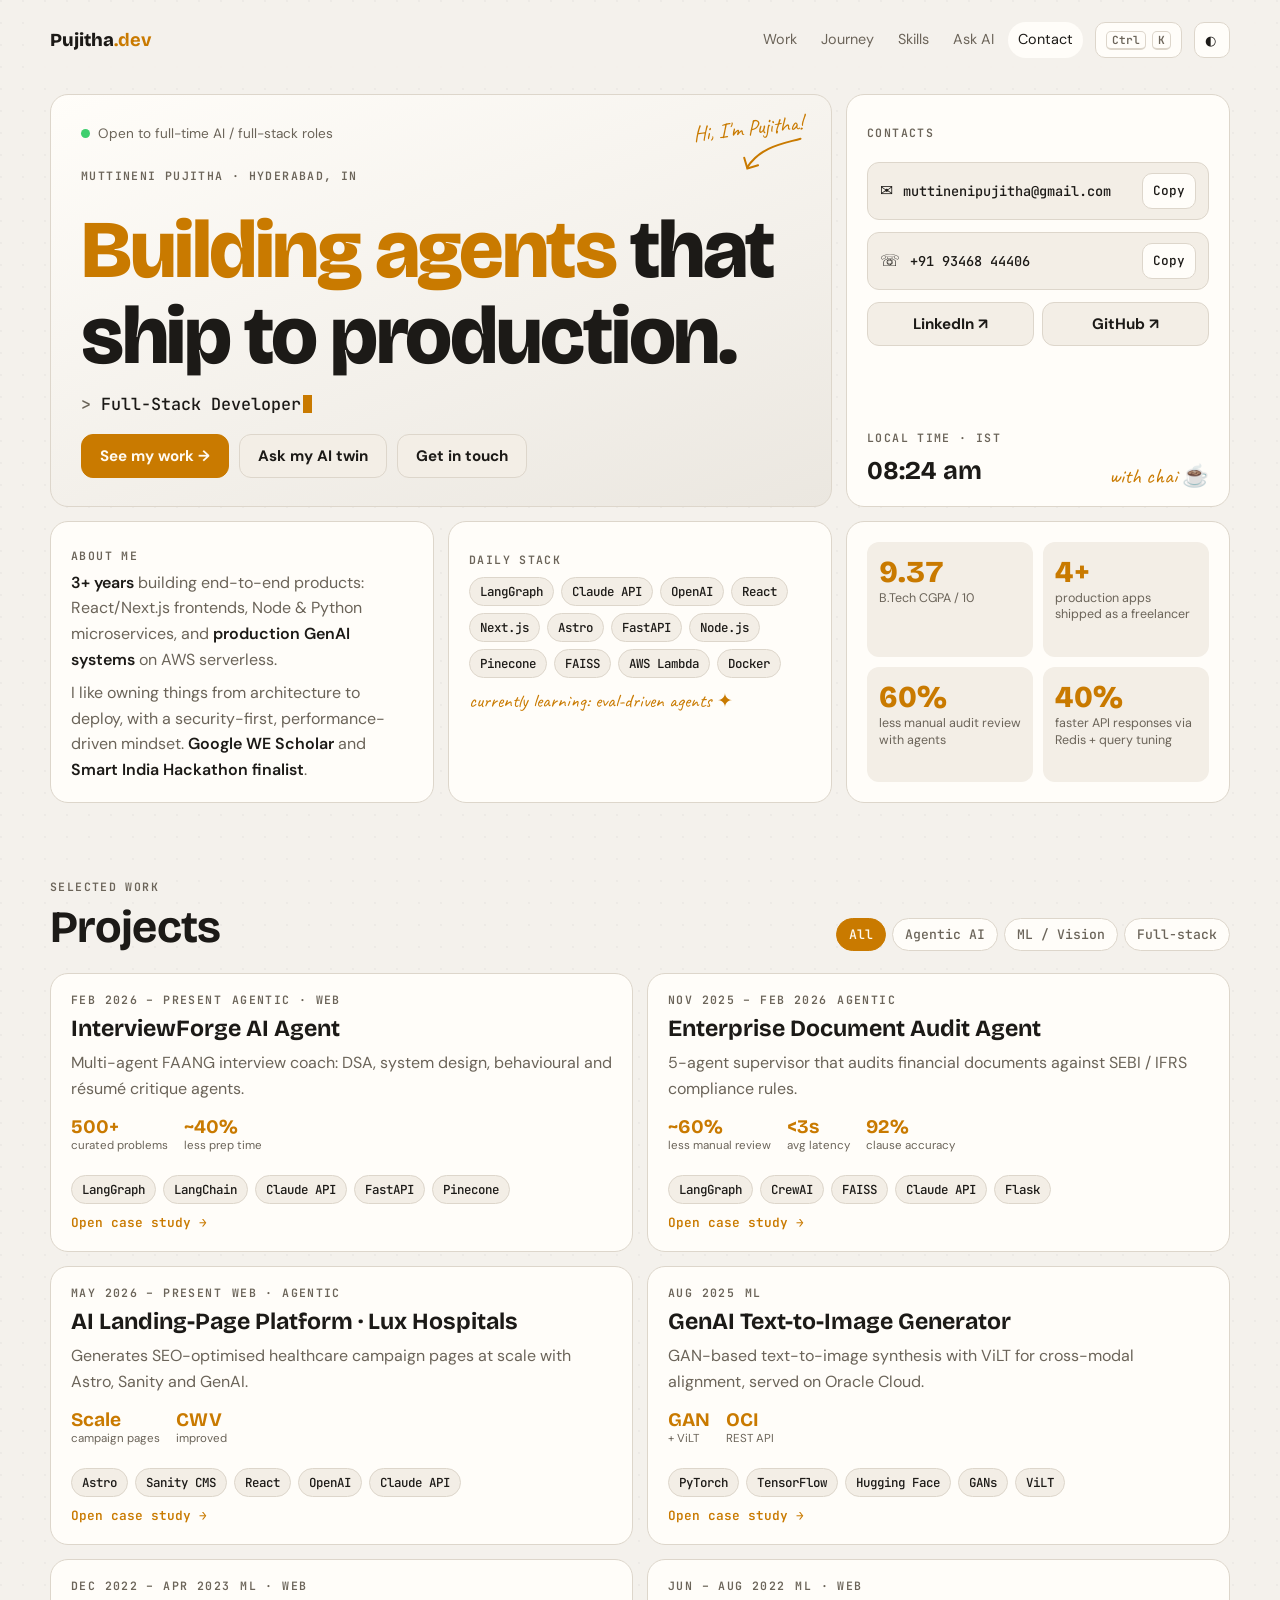
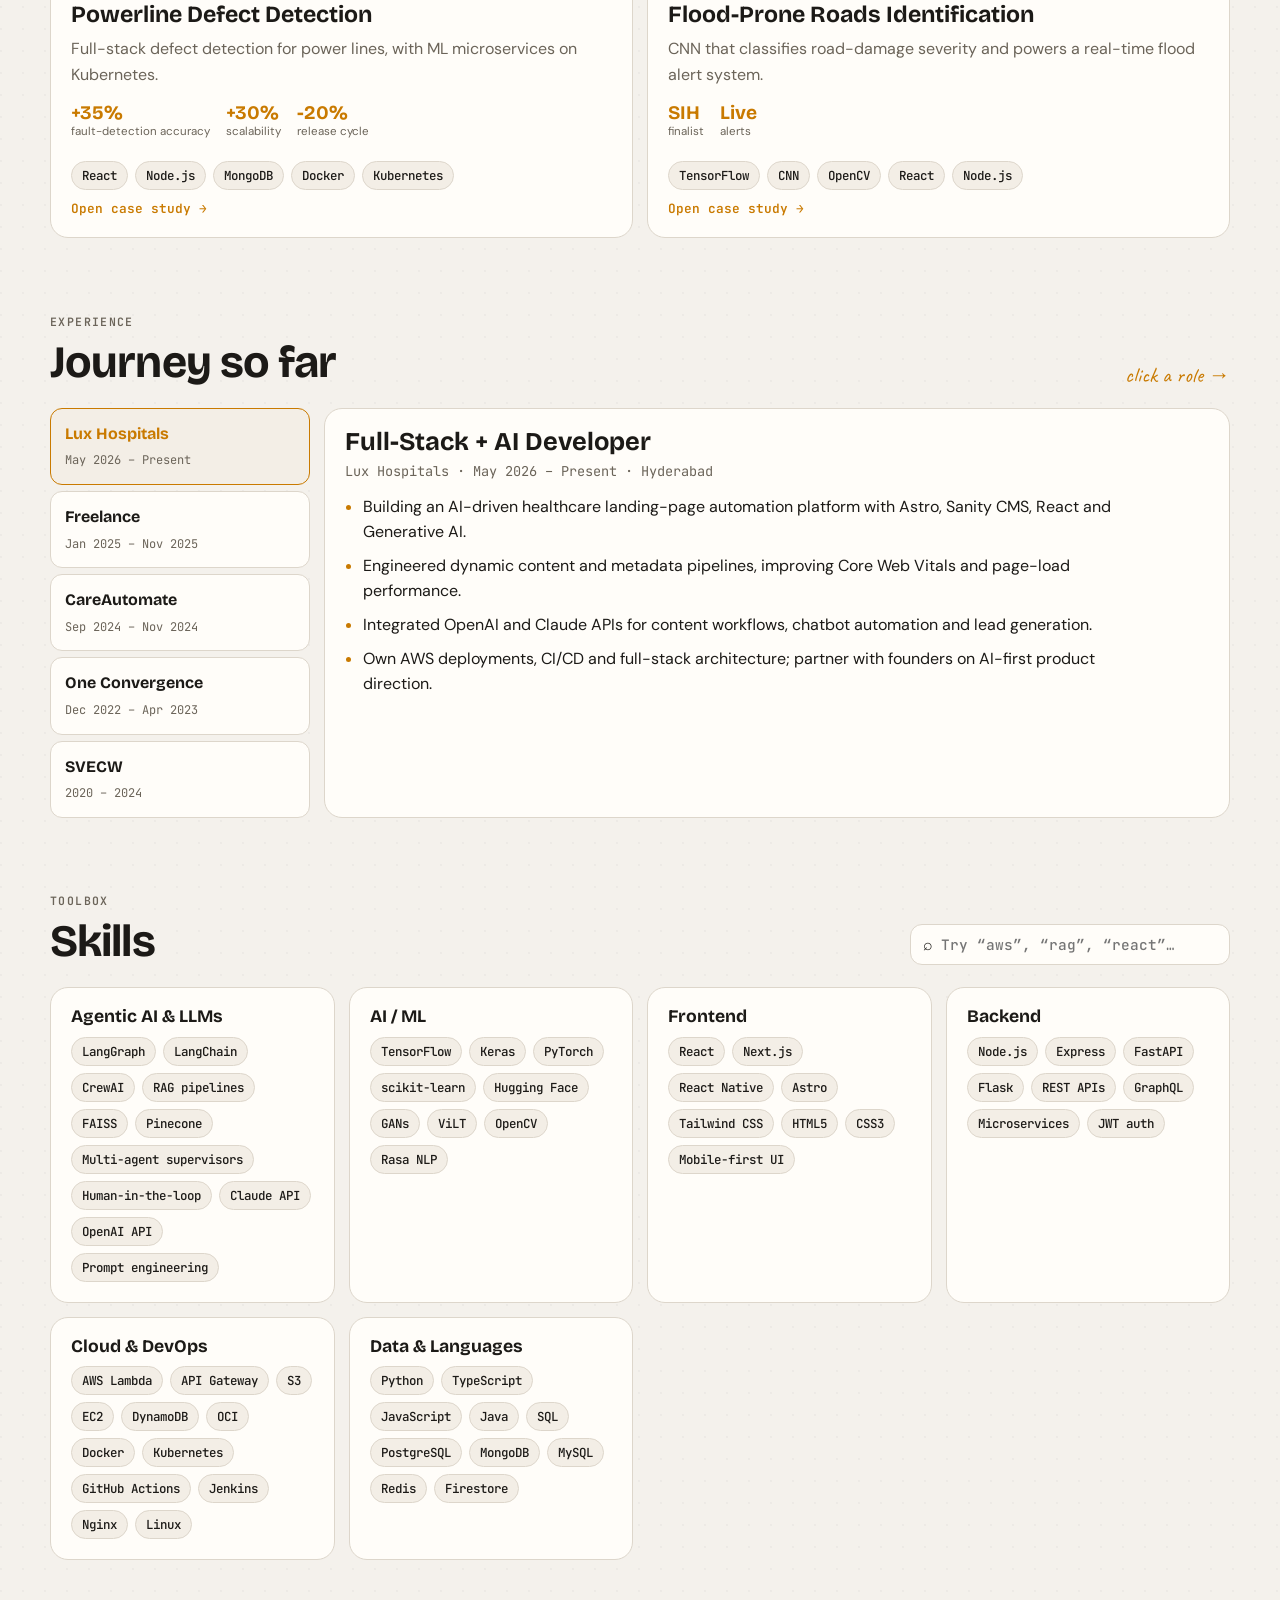
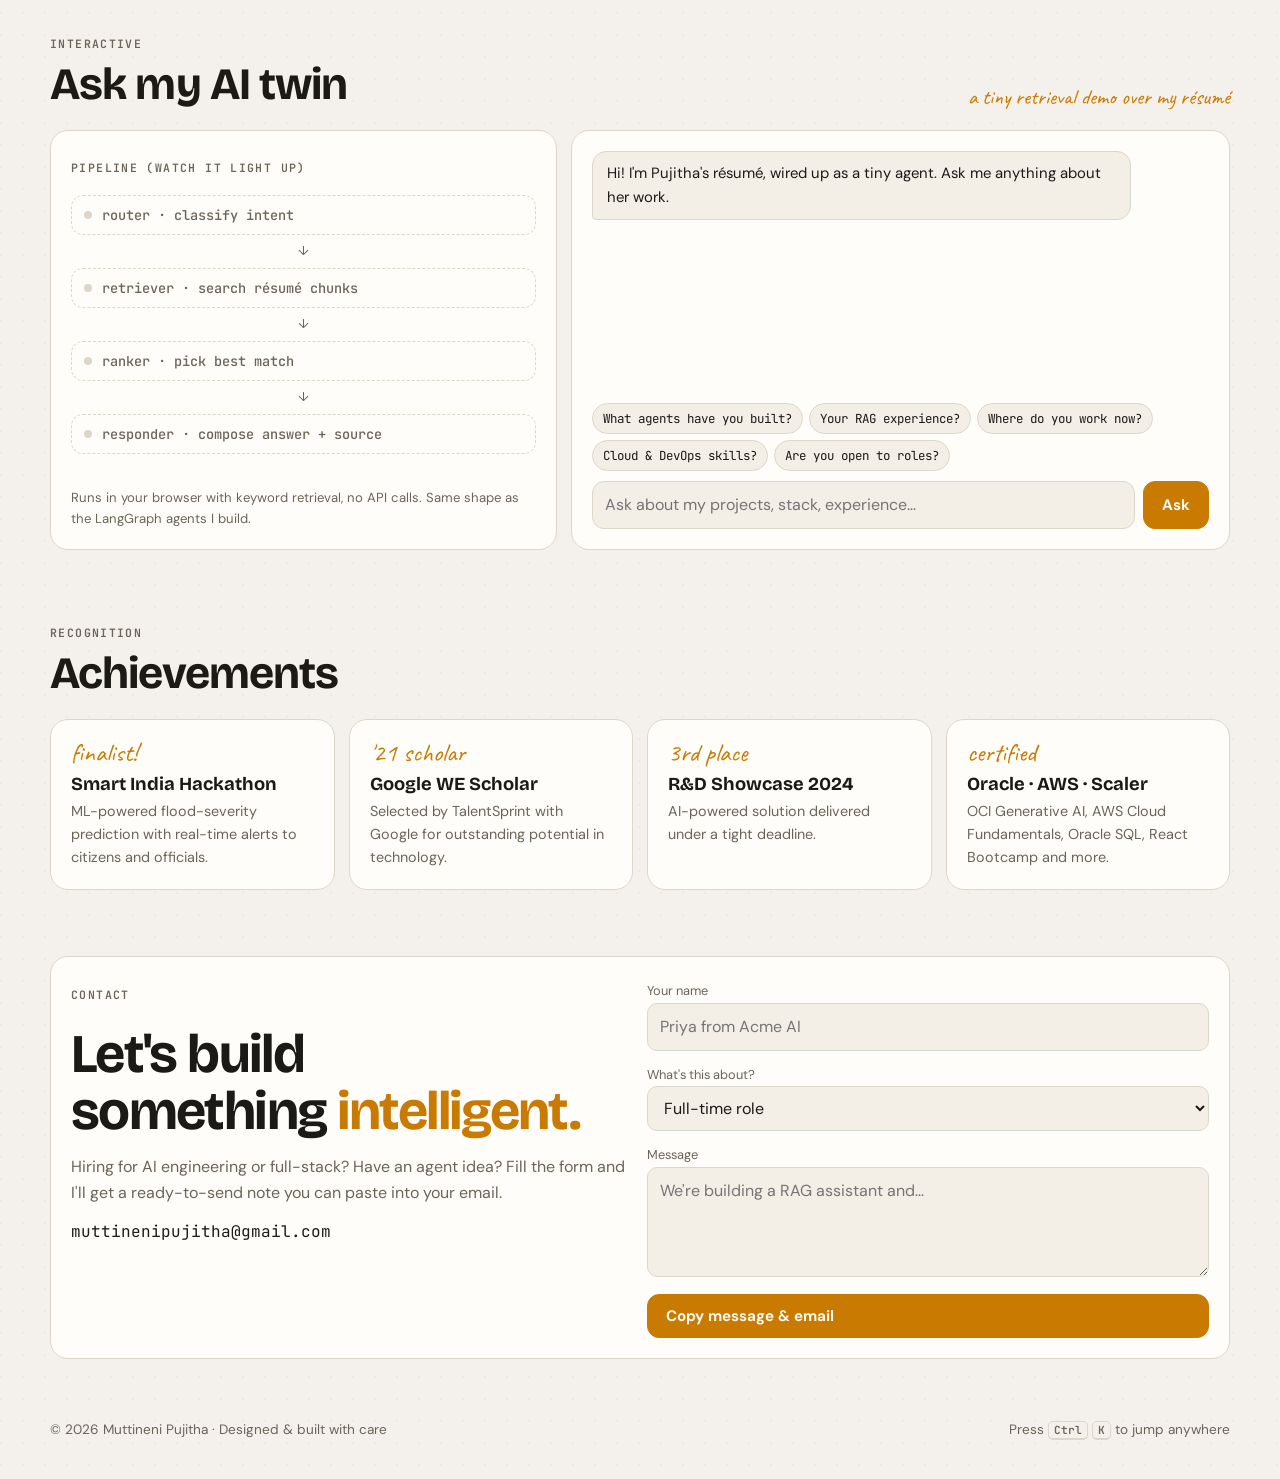
==== index.html @ fd0e2923 "Portfolio: bento-grid design with AI twin demo Dark/amber theme with Bricolage Grotesque, DM Sans, C" ====
<!doctype html>
<html lang="en">
<head>
<meta charset="utf-8">
<meta name="viewport" content="width=device-width,initial-scale=1,viewport-fit=cover">
<title>Pujitha.dev</title>
<meta name="description" content="Muttineni Pujitha: full-stack developer and AI/ML engineer building multi-agent LLM systems, RAG pipelines and production web apps.">
<meta property="og:title" content="Pujitha.dev | Full-Stack & AI/ML Engineer">
<meta property="og:description" content="Multi-agent LLM systems, RAG pipelines and production web apps.">
<meta property="og:type" content="website">
<meta name="theme-color" content="#121110">
<link rel="icon" href="/favicon.svg" type="image/svg+xml">
<script>try{var t=localStorage.getItem('pj-theme');if(t)document.documentElement.dataset.theme=t}catch(e){}</script>
<link rel="preconnect" href="https://fonts.googleapis.com">
<link rel="stylesheet" href="https://fonts.googleapis.com/css2?family=Bricolage+Grotesque:opsz,wght@12..96,500;12..96,700;12..96,800&family=DM+Sans:opsz,wght@9..40,400;9..40,500;9..40,700&family=Caveat:wght@600&family=JetBrains+Mono:wght@400;600&display=swap">
<style>
/* Layout: bento-grid hero (dark, amber accent, hand-written annotations) → projects → journey → skills → AI agent → contact */
:root{
  --bg:#121110; --bg2:#1a1917; --card:#1f1e1b; --card2:#272522; --line:#34312c;
  --fg:#f3efe8; --muted:#a59f94; --accent:#f5a524; --accent-ink:#1a1206; --accent2:#7cc4b0;
  --grain:.06;
  --f-display:"Bricolage Grotesque", "Segoe UI", system-ui, sans-serif;
  --f-body:"DM Sans", system-ui, -apple-system, sans-serif;
  --f-hand:"Caveat", "Comic Sans MS", cursive;
  --f-mono:"JetBrains Mono", ui-monospace, Menlo, monospace;
  --r:18px;
  color-scheme:dark;
}
@media (prefers-color-scheme: light){:root:not([data-theme="dark"]){
  --bg:#f4f1ec; --bg2:#ebe7e0; --card:#fffdf9; --card2:#f3eee6; --line:#ddd6cb;
  --fg:#1c1a17; --muted:#6b6459; --accent:#c97a00; --accent-ink:#fffaf0; --accent2:#2f7d69; --grain:.03; color-scheme:light}}
:root[data-theme="light"]{
  --bg:#f4f1ec; --bg2:#ebe7e0; --card:#fffdf9; --card2:#f3eee6; --line:#ddd6cb;
  --fg:#1c1a17; --muted:#6b6459; --accent:#c97a00; --accent-ink:#fffaf0; --accent2:#2f7d69; --grain:.03; color-scheme:light}

*{box-sizing:border-box}
html{scroll-behavior:smooth}
body{background:var(--bg);color:var(--fg);font:16px/1.6 var(--f-body);
  padding-left:max(16px,env(safe-area-inset-left,0px));padding-right:max(16px,env(safe-area-inset-right,0px));
  background-image:radial-gradient(circle at 1px 1px, color-mix(in srgb,var(--fg) calc(var(--grain)*100%),transparent) 1px, transparent 0);
  background-size:22px 22px; overflow-x:hidden}
body::before{content:"";position:fixed;inset:0 0 auto;height:env(safe-area-inset-top,0px);z-index:10;background:var(--bg)}
a{color:inherit}
:focus-visible{outline:2px solid var(--accent);outline-offset:3px;border-radius:6px}
.wrap{max-width:1180px;margin:0 auto}
h1,h2,h3{font-family:var(--f-display);text-wrap:balance;margin:0;line-height:1.05}
.hand{font-family:var(--f-hand);color:var(--accent);font-size:1.35rem;line-height:1}
.mono{font-family:var(--f-mono)}
.label{font:600 .72rem/1 var(--f-mono);letter-spacing:.12em;text-transform:uppercase;color:var(--muted)}

/* nav */
nav.top{position:sticky;top:env(safe-area-inset-top,0px);z-index:20;padding-block:14px;
  background:color-mix(in srgb,var(--bg) 82%,transparent);backdrop-filter:blur(10px)}
nav.top .wrap{display:flex;align-items:center;gap:12px}
.brand{font:800 1.15rem var(--f-display);text-decoration:none;margin-right:auto}
.brand b{color:var(--accent)}
.navlinks{display:flex;gap:4px}
.navlinks a{font-size:.9rem;text-decoration:none;color:var(--muted);padding:6px 10px;border-radius:99px}
.navlinks a:hover,.navlinks a.on{color:var(--fg);background:var(--card)}
.iconbtn{border:1px solid var(--line);background:var(--card);color:var(--fg);height:36px;min-width:36px;padding:0 10px;border-radius:10px;cursor:pointer;font:500 .8rem var(--f-mono);display:inline-flex;align-items:center;gap:6px}
.iconbtn:hover{border-color:var(--accent)}
kbd{font:600 .7rem var(--f-mono);border:1px solid var(--line);border-bottom-width:2px;border-radius:5px;padding:1px 5px;color:var(--muted)}
@media (max-width:820px){.navlinks{display:none}}

/* bento */
.bento{display:grid;gap:14px;grid-template-columns:repeat(12,1fr);padding-block:22px 10px}
.card{position:relative;background:var(--card);border:1px solid var(--line);border-radius:var(--r);padding:20px;min-width:0;overflow:hidden;isolation:isolate}
.card::after{content:"";position:absolute;inset:0;z-index:-1;opacity:0;transition:opacity .3s;
  background:radial-gradient(260px circle at var(--mx,50%) var(--my,50%),color-mix(in srgb,var(--accent) 16%,transparent),transparent 70%)}
.card:hover::after{opacity:1}
.hero{grid-column:span 8;padding:28px 30px;display:flex;flex-direction:column;gap:14px;background:linear-gradient(160deg,var(--card),var(--bg2))}
.hero h1{font-size:clamp(2.6rem,6.4vw,5.2rem);font-weight:800;letter-spacing:-.03em;color:var(--accent)}
.hero h1 span{color:var(--fg)}
.role{font:500 1.05rem var(--f-mono);color:var(--muted);min-height:1.6em}
.role .typed{color:var(--fg)}
.caret{display:inline-block;width:.55em;height:1.1em;background:var(--accent);vertical-align:-3px;margin-left:2px;animation:blink 1s steps(1) infinite}
@keyframes blink{50%{opacity:0}}
.status{display:inline-flex;align-items:center;gap:8px;font-size:.85rem;color:var(--muted)}
.dot{width:9px;height:9px;border-radius:50%;background:#3ecf6e;box-shadow:0 0 0 0 #3ecf6e88;animation:pulse 2s infinite}
@keyframes pulse{70%{box-shadow:0 0 0 9px transparent}}
.annot{position:absolute;right:26px;top:22px;transform:rotate(-6deg);text-align:right}
.annot svg{display:block;margin:2px 0 0 auto}
.ctas{display:flex;gap:10px;flex-wrap:wrap;margin-top:auto}
.btn{display:inline-flex;align-items:center;gap:8px;padding:11px 18px;border-radius:12px;font:700 .95rem var(--f-body);text-decoration:none;cursor:pointer;border:1px solid var(--line);background:var(--card2);color:var(--fg);transition:transform .15s}
.btn:hover{transform:translateY(-2px)}
.btn.primary{background:var(--accent);color:var(--accent-ink);border-color:var(--accent)}

.contacts{grid-column:span 4;display:flex;flex-direction:column;gap:12px}
.contact-row{display:flex;align-items:center;gap:10px;padding:10px 12px;border:1px solid var(--line);border-radius:12px;background:var(--card2);min-width:0}
.contact-row .v{font:500 .85rem var(--f-mono);overflow:hidden;text-overflow:ellipsis;white-space:nowrap;flex:1;min-width:0}
.contact-row button{flex:none}
.clock{display:flex;justify-content:space-between;align-items:end;margin-top:auto}
.clock .t{font:700 1.6rem var(--f-display);font-variant-numeric:tabular-nums}

.about{grid-column:span 4}
.about p{margin:.5rem 0 0;color:var(--muted)}
.about p b{color:var(--fg);font-weight:600}
.stack{grid-column:span 4}
.chips{display:flex;flex-wrap:wrap;gap:7px;margin-top:12px}
.chip{font:500 .78rem var(--f-mono);padding:5px 10px;border-radius:99px;border:1px solid var(--line);background:var(--card2);color:var(--fg);cursor:default;transition:all .2s}
.chip:hover{border-color:var(--accent);color:var(--accent)}
.stats{grid-column:span 4;display:grid;grid-template-columns:1fr 1fr;gap:10px}
.stat{background:var(--card2);border-radius:12px;padding:12px}
.stat .n{font:800 1.9rem var(--f-display);color:var(--accent);font-variant-numeric:tabular-nums}
.stat .k{font-size:.78rem;color:var(--muted);line-height:1.3}
@media (max-width:980px){.hero,.contacts{grid-column:span 12}.about,.stack,.stats{grid-column:span 6}.stats{grid-column:span 12}}
@media (max-width:640px){.about,.stack{grid-column:span 12}.annot{display:none}.hero{padding:22px}}

/* sections */
section{padding-block:56px 10px;scroll-margin-top:70px}
.sec-head{display:flex;align-items:end;justify-content:space-between;gap:16px;flex-wrap:wrap;margin-bottom:22px}
.sec-head h2{font-size:clamp(1.9rem,4vw,2.8rem);letter-spacing:-.02em}
.filters{display:flex;gap:6px;flex-wrap:wrap}
.filters button{font:500 .82rem var(--f-mono);padding:7px 12px;border-radius:99px;border:1px solid var(--line);background:var(--card);color:var(--muted);cursor:pointer}
.filters button[aria-pressed="true"]{background:var(--accent);color:var(--accent-ink);border-color:var(--accent)}

.projects{display:grid;grid-template-columns:repeat(2,1fr);gap:14px}
@media (max-width:760px){.projects{grid-template-columns:1fr}}
.proj{cursor:pointer;display:flex;flex-direction:column;gap:10px;transition:transform .2s,border-color .2s;text-align:left;font:inherit;color:inherit}
.proj:hover{transform:translateY(-3px);border-color:color-mix(in srgb,var(--accent) 50%,var(--line))}
.proj .meta{display:flex;justify-content:space-between;gap:10px}
.proj h3{font-size:1.45rem}
.proj p{margin:0;color:var(--muted)}
.proj .impact{display:flex;gap:16px;flex-wrap:wrap;margin-top:4px}
.proj .impact div{font:700 1.2rem var(--f-display);color:var(--accent)}
.proj .impact small{display:block;font:400 .72rem var(--f-body);color:var(--muted)}
.proj .more{font:600 .8rem var(--f-mono);color:var(--accent);margin-top:auto}
.proj[hidden]{display:none!important}

/* timeline */
.journey{display:grid;grid-template-columns:260px 1fr;gap:14px}
@media (max-width:760px){.journey{grid-template-columns:1fr}}
.tabs{display:flex;flex-direction:column;gap:6px}
@media (max-width:760px){.tabs{flex-direction:row;overflow-x:auto;padding-bottom:4px}}
.tab{text-align:left;padding:12px 14px;border-radius:12px;border:1px solid var(--line);background:var(--card);color:var(--muted);cursor:pointer;font:inherit;flex:none}
.tab b{display:block;color:var(--fg);font-family:var(--f-display);font-size:1rem}
.tab small{font:.75rem var(--f-mono)}
.tab[aria-selected="true"]{border-color:var(--accent);background:var(--card2)}
.tab[aria-selected="true"] b{color:var(--accent)}
.panel h3{font-size:1.6rem}
.panel .sub{font:.85rem var(--f-mono);color:var(--muted);margin:6px 0 14px}
.panel ul{margin:0;padding-left:1.1rem;display:grid;gap:8px}
.panel li{max-width:72ch}
.panel li::marker{color:var(--accent)}

/* skills */
.skillgrid{display:grid;grid-template-columns:repeat(auto-fit,minmax(240px,1fr));gap:14px}
.skill h3{font-size:1.1rem;margin-bottom:10px}
.skill .chips{margin-top:0}
.skill .chip.hit{background:var(--accent);color:var(--accent-ink);border-color:var(--accent)}
.skill-search{display:flex;gap:8px;align-items:center;background:var(--card);border:1px solid var(--line);border-radius:12px;padding:0 12px;min-width:min(320px,100%)}
.skill-search input{flex:1;min-width:0;background:none;border:0;color:var(--fg);font:500 .9rem var(--f-mono);padding:10px 0;outline:none}

/* agent chat */
.agent{display:grid;grid-template-columns:1fr 1.3fr;gap:14px}
@media (max-width:860px){.agent{grid-template-columns:1fr}}
.graph{display:flex;flex-direction:column;gap:10px}
.node{display:flex;align-items:center;gap:10px;padding:10px 12px;border:1px dashed var(--line);border-radius:12px;font:500 .85rem var(--f-mono);transition:all .3s;color:var(--muted)}
.node.live{border-style:solid;border-color:var(--accent);color:var(--fg);background:color-mix(in srgb,var(--accent) 10%,transparent)}
.node i{width:8px;height:8px;border-radius:50%;background:var(--line);flex:none}
.node.live i{background:var(--accent)}
.arrow{text-align:center;color:var(--muted);font-size:.8rem;line-height:1}
.chat{display:flex;flex-direction:column;gap:10px;min-height:420px}
.log{flex:1;overflow-y:auto;display:flex;flex-direction:column;gap:10px;max-height:340px;padding-right:4px}
.msg{max-width:88%;padding:10px 14px;border-radius:14px;font-size:.93rem;white-space:pre-line}
.msg.bot{background:var(--card2);border:1px solid var(--line);align-self:flex-start;border-bottom-left-radius:4px}
.msg.me{background:var(--accent);color:var(--accent-ink);align-self:flex-end;border-bottom-right-radius:4px}
.msg .src{display:block;font:.7rem var(--f-mono);color:var(--muted);margin-top:6px}
.suggest{display:flex;gap:6px;flex-wrap:wrap}
.suggest button{font:.78rem var(--f-mono);padding:6px 10px;border-radius:99px;border:1px solid var(--line);background:var(--card2);color:var(--fg);cursor:pointer}
.suggest button:hover{border-color:var(--accent)}
.ask{display:flex;gap:8px}
.ask input{flex:1;min-width:0;background:var(--card2);border:1px solid var(--line);border-radius:12px;color:var(--fg);font:inherit;padding:10px 12px}

/* awards + contact */
.awards{display:grid;grid-template-columns:repeat(auto-fit,minmax(220px,1fr));gap:14px}
.award .hand{font-size:1.6rem}
.award h3{font-size:1.15rem;margin:6px 0}
.award p{margin:0;color:var(--muted);font-size:.9rem}
.contactbox{display:grid;grid-template-columns:1fr 1fr;gap:14px}
@media (max-width:760px){.contactbox{grid-template-columns:1fr}}
.contactbox h2{font-size:clamp(2rem,5vw,3.4rem);letter-spacing:-.03em}
.contactbox h2 em{font-style:normal;color:var(--accent)}
form{display:grid;gap:10px}
form label{font-size:.8rem;color:var(--muted)}
form input,form textarea,form select{width:100%;background:var(--card2);border:1px solid var(--line);border-radius:10px;color:var(--fg);font:inherit;padding:10px 12px}
form textarea{min-height:110px;resize:vertical}
.toast{position:fixed;left:50%;bottom:calc(20px + env(safe-area-inset-bottom,0px));transform:translate(-50%,30px);opacity:0;background:var(--fg);color:var(--bg);padding:10px 16px;border-radius:10px;font:600 .88rem var(--f-body);transition:all .3s;z-index:60;pointer-events:none}
.toast.show{opacity:1;transform:translate(-50%,0)}
footer{padding-block:50px 30px;color:var(--muted);font-size:.85rem;display:flex;justify-content:space-between;gap:10px;flex-wrap:wrap}

/* modal + palette */
dialog{border:1px solid var(--line);background:var(--card);color:var(--fg);border-radius:20px;padding:0;width:min(720px,calc(100vw - 32px));max-height:85vh}
dialog::backdrop{background:#000a;backdrop-filter:blur(4px)}
.dlg{padding:26px;display:grid;gap:14px}
.dlg h3{font-size:1.9rem}
.dlg .x{position:absolute;right:14px;top:14px}
.flow{display:flex;flex-wrap:wrap;gap:6px;align-items:center;font:.78rem var(--f-mono)}
.flow span{padding:6px 10px;border-radius:8px;background:var(--card2);border:1px solid var(--line)}
.flow em{color:var(--accent);font-style:normal}
.palette input{width:100%;background:none;border:0;border-bottom:1px solid var(--line);color:var(--fg);font:500 1rem var(--f-body);padding:18px 20px;outline:none}
.palette ul{list-style:none;margin:0;padding:8px;max-height:50vh;overflow:auto}
.palette li{padding:10px 12px;border-radius:10px;cursor:pointer;display:flex;justify-content:space-between;gap:8px}
.palette li.sel{background:var(--card2);color:var(--accent)}
.palette li small{color:var(--muted);font-family:var(--f-mono)}

.cursor{position:fixed;left:0;top:0;width:28px;height:28px;border:1.5px solid var(--accent);border-radius:50%;pointer-events:none;z-index:70;transform:translate(-50%,-50%);transition:width .2s,height .2s,background .2s;mix-blend-mode:normal;opacity:0}
.cursor.big{width:52px;height:52px;background:color-mix(in srgb,var(--accent) 15%,transparent)}
@media (hover:none){.cursor{display:none}}
.progress{position:fixed;left:0;top:0;height:3px;background:var(--accent);z-index:30;width:0}
.reveal{transition:opacity .6s, transform .6s}
.reveal.pre{opacity:.25;transform:translateY(14px)}
@media (prefers-reduced-motion:reduce){*{animation:none!important;transition:none!important;scroll-behavior:auto!important}.cursor{display:none}.reveal.pre{opacity:1;transform:none}}
</style>
</head>
<body>

<div class="progress" id="progress"></div>
<div class="cursor" id="cursor"></div>

<nav class="top">
  <div class="wrap">
    <a href="#home" class="brand">Pujitha<b>.dev</b></a>
    <div class="navlinks">
      <a href="#work">Work</a><a href="#journey">Journey</a><a href="#skills">Skills</a><a href="#agent">Ask AI</a><a href="#contact">Contact</a>
    </div>
    <button class="iconbtn" id="openPalette" aria-label="Open command menu"><kbd>Ctrl</kbd><kbd>K</kbd></button>
    <button class="iconbtn" id="themeBtn" aria-label="Toggle light and dark theme">◐</button>
  </div>
</nav>

<main class="wrap" id="home">
  <div class="bento">
    <div class="card hero">
      <div class="status"><span class="dot"></span>Open to full-time AI / full-stack roles</div>
      <div class="annot hand">Hi, I'm Pujitha!
        <svg width="70" height="34" viewBox="0 0 70 34" fill="none"><path d="M66 3 C 50 6, 26 6, 10 26" stroke="currentColor" stroke-width="2" stroke-linecap="round"/><path d="M8 16 L10 27 L21 25" stroke="currentColor" stroke-width="2" stroke-linecap="round"/></svg>
      </div>
      <p class="label">Muttineni Pujitha · Hyderabad, IN</p>
      <h1>Building agents <span>that ship to production.</span></h1>
      <div class="role">&gt; <span class="typed" id="typed"></span><span class="caret"></span></div>
      <div class="ctas">
        <a class="btn primary" href="#work">See my work →</a>
        <a class="btn" href="#agent">Ask my AI twin</a>
        <a class="btn" href="#contact">Get in touch</a>
      </div>
    </div>

    <div class="card contacts">
      <p class="label">Contacts</p>
      <div class="contact-row"><span>✉</span><span class="v" id="emailTxt">muttinenipujitha@gmail.com</span><button class="iconbtn" data-copy="muttinenipujitha@gmail.com" data-msg="Email copied">Copy</button></div>
      <div class="contact-row"><span>☏</span><span class="v">+91 93468 44406</span><button class="iconbtn" data-copy="+919346844406" data-msg="Phone number copied">Copy</button></div>
      <div style="display:flex;gap:8px">
        <a class="btn" style="flex:1;justify-content:center" href="https://www.linkedin.com/in/pujithamuttineni/" target="_blank" rel="noopener" id="lnLink">LinkedIn ↗</a>
        <a class="btn" style="flex:1;justify-content:center" href="https://github.com/muttinenipujitha" target="_blank" rel="noopener" id="ghLink">GitHub ↗</a>
      </div>
      <div class="clock">
        <div><p class="label">Local time · IST</p><div class="t" id="clock">--:--</div></div>
        <span class="hand" id="awake">probably coding</span>
      </div>
    </div>

    <div class="card about">
      <p class="label">About me</p>
      <p><b>3+ years</b> building end-to-end products: React/Next.js frontends, Node &amp; Python microservices, and <b>production GenAI systems</b> on AWS serverless.</p>
      <p>I like owning things from architecture to deploy, with a security-first, performance-driven mindset. <b>Google WE Scholar</b> and <b>Smart India Hackathon finalist</b>.</p>
    </div>

    <div class="card stack">
      <p class="label">Daily stack</p>
      <div class="chips">
        <span class="chip">LangGraph</span><span class="chip">Claude API</span><span class="chip">OpenAI</span><span class="chip">React</span><span class="chip">Next.js</span><span class="chip">Astro</span><span class="chip">FastAPI</span><span class="chip">Node.js</span><span class="chip">Pinecone</span><span class="chip">FAISS</span><span class="chip">AWS Lambda</span><span class="chip">Docker</span>
      </div>
      <p class="hand" style="margin:14px 0 0;font-size:1.2rem">currently learning: eval-driven agents ✦</p>
    </div>

    <div class="card stats">
      <div class="stat"><div class="n" data-count="9.37" data-dec="2">0</div><div class="k">B.Tech CGPA / 10</div></div>
      <div class="stat"><div class="n" data-count="4" data-suf="+">0</div><div class="k">production apps shipped as a freelancer</div></div>
      <div class="stat"><div class="n" data-count="60" data-suf="%">0</div><div class="k">less manual audit review with agents</div></div>
      <div class="stat"><div class="n" data-count="40" data-suf="%">0</div><div class="k">faster API responses via Redis + query tuning</div></div>
    </div>
  </div>

  <section id="work" class="reveal">
    <div class="sec-head">
      <div><p class="label">Selected work</p><h2>Projects</h2></div>
      <div class="filters" id="filters" role="group" aria-label="Filter projects">
        <button aria-pressed="true" data-f="all">All</button>
        <button aria-pressed="false" data-f="agents">Agentic AI</button>
        <button aria-pressed="false" data-f="ml">ML / Vision</button>
        <button aria-pressed="false" data-f="web">Full-stack</button>
      </div>
    </div>
    <div class="projects" id="projects"></div>
  </section>

  <section id="journey" class="reveal">
    <div class="sec-head"><div><p class="label">Experience</p><h2>Journey so far</h2></div><span class="hand">click a role →</span></div>
    <div class="journey">
      <div class="tabs" role="tablist" id="tabs"></div>
      <div class="card panel" role="tabpanel" id="panel"></div>
    </div>
  </section>

  <section id="skills" class="reveal">
    <div class="sec-head">
      <div><p class="label">Toolbox</p><h2>Skills</h2></div>
      <label class="skill-search"><span aria-hidden="true">⌕</span><input id="skillQ" placeholder="Try “aws”, “rag”, “react”…" aria-label="Search skills"></label>
    </div>
    <div class="skillgrid" id="skillgrid"></div>
  </section>

  <section id="agent" class="reveal">
    <div class="sec-head">
      <div><p class="label">Interactive</p><h2>Ask my AI twin</h2></div>
      <span class="hand">a tiny retrieval demo over my résumé</span>
    </div>
    <div class="agent">
      <div class="card graph" aria-label="Agent pipeline">
        <p class="label">Pipeline (watch it light up)</p>
        <div class="node" id="n1"><i></i>router · classify intent</div>
        <div class="arrow">↓</div>
        <div class="node" id="n2"><i></i>retriever · search résumé chunks</div>
        <div class="arrow">↓</div>
        <div class="node" id="n3"><i></i>ranker · pick best match</div>
        <div class="arrow">↓</div>
        <div class="node" id="n4"><i></i>responder · compose answer + source</div>
        <p style="color:var(--muted);font-size:.82rem;margin:auto 0 0">Runs in your browser with keyword retrieval, no API calls. Same shape as the LangGraph agents I build.</p>
      </div>
      <div class="card chat">
        <div class="log" id="log" aria-live="polite"></div>
        <div class="suggest" id="suggest"></div>
        <form class="ask" id="askForm">
          <input id="askQ" placeholder="Ask about my projects, stack, experience…" aria-label="Ask a question" autocomplete="off">
          <button class="btn primary" type="submit">Ask</button>
        </form>
      </div>
    </div>
  </section>

  <section id="awards" class="reveal">
    <div class="sec-head"><div><p class="label">Recognition</p><h2>Achievements</h2></div></div>
    <div class="awards">
      <div class="card award"><span class="hand">finalist!</span><h3>Smart India Hackathon</h3><p>ML-powered flood-severity prediction with real-time alerts to citizens and officials.</p></div>
      <div class="card award"><span class="hand">'21 scholar</span><h3>Google WE Scholar</h3><p>Selected by TalentSprint with Google for outstanding potential in technology.</p></div>
      <div class="card award"><span class="hand">3rd place</span><h3>R&amp;D Showcase 2024</h3><p>AI-powered solution delivered under a tight deadline.</p></div>
      <div class="card award"><span class="hand">certified</span><h3>Oracle · AWS · Scaler</h3><p>OCI Generative AI, AWS Cloud Fundamentals, Oracle SQL, React Bootcamp and more.</p></div>
    </div>
  </section>

  <section id="contact" class="reveal">
    <div class="card contactbox">
      <div style="display:flex;flex-direction:column;gap:14px">
        <p class="label">Contact</p>
        <h2>Let's build something <em>intelligent.</em></h2>
        <p style="color:var(--muted);margin:0">Hiring for AI engineering or full-stack? Have an agent idea? Fill the form and I'll get a ready-to-send note you can paste into your email.</p>
        <p class="mono" style="margin:0">muttinenipujitha@gmail.com</p>
      </div>
      <form id="contactForm">
        <div><label for="cName">Your name</label><input id="cName" required placeholder="Priya from Acme AI"></div>
        <div><label for="cType">What's this about?</label>
          <select id="cType"><option>Full-time role</option><option>Freelance project</option><option>Collaboration</option><option>Just saying hi</option></select></div>
        <div><label for="cMsg">Message</label><textarea id="cMsg" required placeholder="We're building a RAG assistant and…"></textarea></div>
        <button class="btn primary" type="submit">Copy message &amp; email</button>
      </form>
    </div>
  </section>

  <footer>
    <span>© 2026 Muttineni Pujitha · Designed &amp; built with care</span>
    <span>Press <kbd>Ctrl</kbd> <kbd>K</kbd> to jump anywhere</span>
  </footer>
</main>

<dialog id="projDlg"><div class="dlg" id="projBody"></div></dialog>
<dialog id="palDlg" class="palette"><input id="palQ" placeholder="Jump to section, project or action…" aria-label="Command search"><ul id="palList"></ul></dialog>
<div class="toast" id="toast"></div>

<script>
const $=s=>document.querySelector(s), $$=s=>[...document.querySelectorAll(s)];
const reduce=matchMedia('(prefers-reduced-motion: reduce)').matches;

/* ---------- data ---------- */
const projects=[
 {id:'interviewforge',t:'InterviewForge AI Agent',when:'Feb 2026 – Present',cat:['agents','web'],
  blurb:'Multi-agent FAANG interview coach: DSA, system design, behavioural and résumé critique agents.',
  stack:['LangGraph','LangChain','Claude API','FastAPI','Pinecone','React','AWS Lambda'],
  impact:[['500+','curated problems'],['~40%','less prep time']],
  flow:['User session','Supervisor','DSA · Design · Behavioural · Résumé agents','Pinecone RAG','Claude','Adaptive difficulty','React dashboard'],
  points:['Supervisor routes each turn to specialised agents for DSA coaching, system-design feedback, behavioural simulation and résumé critique.','Agentic RAG over 500+ role-specific questions from Google, Meta, Amazon, Apple and Netflix.','Adaptive difficulty profiles performance and adjusts complexity, cutting prep time by ~40% in self-evaluation benchmarks.','FastAPI microservices on AWS Lambda with a React dashboard for progress, mock sessions and AI feedback reports.']},
 {id:'audit',t:'Enterprise Document Audit Agent',when:'Nov 2025 – Feb 2026',cat:['agents'],
  blurb:'5-agent supervisor that audits financial documents against SEBI / IFRS compliance rules.',
  stack:['LangGraph','CrewAI','FAISS','Claude API','Flask','AWS Lambda','Docker'],
  impact:[['~60%','less manual review'],['<3s','avg latency'],['92%','clause accuracy']],
  flow:['Upload docs','Supervisor','Extractor · Rule-checker · Cross-ref · Risk · Reporter','FAISS RAG','Human approval gate','Audit report'],
  points:['Five-agent LangGraph supervisor audits financial documents against SEBI/IFRS rules autonomously.','FAISS + Claude agentic RAG for cross-document reasoning, with human-in-the-loop approval gates.','Shipped as a REST API on Lambda + API Gateway in Docker: <3s average latency, 92% clause-extraction accuracy.']},
 {id:'lux',t:'AI Landing-Page Platform · Lux Hospitals',when:'May 2026 – Present',cat:['web','agents'],
  blurb:'Generates SEO-optimised healthcare campaign pages at scale with Astro, Sanity and GenAI.',
  stack:['Astro','Sanity CMS','React','OpenAI','Claude API','AWS','CI/CD'],
  impact:[['Scale','campaign pages'],['CWV','improved']],
  flow:['Campaign brief','LLM content gen','Metadata automation','Sanity CMS','Astro build','AWS deploy'],
  points:['Dynamic content generation and metadata automation pipelines that improved Core Web Vitals.','OpenAI and Claude APIs for content workflows, chatbot automation and lead generation.','Owns AWS deployments, CI/CD and platform architecture, working directly with the founders.']},
 {id:'t2i',t:'GenAI Text-to-Image Generator',when:'Aug 2025',cat:['ml'],
  blurb:'GAN-based text-to-image synthesis with ViLT for cross-modal alignment, served on Oracle Cloud.',
  stack:['PyTorch','TensorFlow','Hugging Face','GANs','ViLT','OCI'],
  impact:[['GAN','+ ViLT'],['OCI','REST API']],
  flow:['Prompt','Text encoder','Generator','Discriminator','ViLT alignment','OCI endpoint'],
  points:['End-to-end text-to-image pipeline using GANs trained on OCI-hosted datasets.','Fine-tuned Vision-Language Transformers (ViLT) for accurate cross-modal alignment.','Deployed as REST APIs on OCI with model optimisation to cut inference latency.']},
 {id:'powerline',t:'Powerline Defect Detection',when:'Dec 2022 – Apr 2023',cat:['ml','web'],
  blurb:'Full-stack defect detection for power lines, with ML microservices on Kubernetes.',
  stack:['React','Node.js','MongoDB','Docker','Kubernetes','Jenkins','AWS'],
  impact:[['+35%','fault-detection accuracy'],['+30%','scalability'],['-20%','release cycle']],
  flow:['Drone images','ML service','Node API','MongoDB','React console'],
  points:['Built at One Convergence: React + Node + MongoDB system that improved fault-detection accuracy by 35%.','Containerised ML microservices orchestrated with Kubernetes on AWS.','Jenkins CI/CD pipelines cut Agile release cycles by 20%.']},
 {id:'flood',t:'Flood-Prone Roads Identification',when:'Jun – Aug 2022',cat:['ml','web'],
  blurb:'CNN that classifies road-damage severity and powers a real-time flood alert system.',
  stack:['TensorFlow','CNN','OpenCV','React','Node.js','MongoDB'],
  impact:[['SIH','finalist'],['Live','alerts']],
  flow:['Road imagery','OpenCV preprocessing','CNN severity model','Alert engine','Citizens + officials'],
  points:['Designed and trained a CNN with TensorFlow and OpenCV for road-damage severity classification.','Deployed as a real-time full-stack alert system.','Smart India Hackathon finalist for the flood-prediction solution with automated emergency alerts.']}
];
const jobs=[
 {co:'Lux Hospitals',role:'Full-Stack + AI Developer',when:'May 2026 – Present',where:'Hyderabad',pts:['Building an AI-driven healthcare landing-page automation platform with Astro, Sanity CMS, React and Generative AI.','Engineered dynamic content and metadata pipelines, improving Core Web Vitals and page-load performance.','Integrated OpenAI and Claude APIs for content workflows, chatbot automation and lead generation.','Own AWS deployments, CI/CD and full-stack architecture; partner with founders on AI-first product direction.']},
 {co:'Freelance',role:'Full-Stack Developer & AI/ML Engineer',when:'Jan 2025 – Nov 2025',where:'Remote',pts:['Shipped 4+ production web apps (React/Next.js + Node/Python), owning design through AWS deployment.','Built multi-agent systems with LangGraph and CrewAI, plus agentic RAG with FAISS and Pinecone.','Serverless microservices on Lambda + API Gateway; GitHub Actions CI/CD; Docker; Jest/PyTest coverage.','PostgreSQL/MongoDB tuning and Redis caching cut API response times by ~40%.','40+ hours of hands-on OCI Generative AI: deployment, prompting, serverless inference.']},
 {co:'CareAutomate',role:'Full-Stack Developer Intern',when:'Sep 2024 – Nov 2024',where:'USA · Remote',pts:['Modular, mobile-responsive React interfaces for the app, website and marketing site serving US housing-market users.','Secured Node/Express REST APIs on MongoDB with JWT auth, validation and input sanitisation.','Worked with backend and ML teams on API schemas and data contracts for model-integrated features.']},
 {co:'One Convergence',role:'Frontend Developer Intern',when:'Dec 2022 – Apr 2023',where:'Hyderabad',pts:['Delivered a full-stack Powerline Defect Detection system: +35% detection accuracy, +30% scalability.','Containerised ML microservices with Docker and Kubernetes on AWS; Jenkins CI/CD cut release cycles 20%.']},
 {co:'SVECW',role:'B.Tech, Information Technology',when:'2020 – 2024',where:'Bhimavaram',pts:['CGPA 9.37 / 10.','Google WE Scholar 2021, Smart India Hackathon finalist, 3rd place at R&D Showcase 2024.']}
];
const skills={
 'Agentic AI & LLMs':['LangGraph','LangChain','CrewAI','RAG pipelines','FAISS','Pinecone','Multi-agent supervisors','Human-in-the-loop','Claude API','OpenAI API','Prompt engineering'],
 'AI / ML':['TensorFlow','Keras','PyTorch','scikit-learn','Hugging Face','GANs','ViLT','OpenCV','Rasa NLP'],
 'Frontend':['React','Next.js','React Native','Astro','Tailwind CSS','HTML5','CSS3','Mobile-first UI'],
 'Backend':['Node.js','Express','FastAPI','Flask','REST APIs','GraphQL','Microservices','JWT auth'],
 'Cloud & DevOps':['AWS Lambda','API Gateway','S3','EC2','DynamoDB','OCI','Docker','Kubernetes','GitHub Actions','Jenkins','Nginx','Linux'],
 'Data & Languages':['Python','TypeScript','JavaScript','Java','SQL','PostgreSQL','MongoDB','MySQL','Redis','Firestore']
};

/* ---------- typed role ---------- */
const roles=['Full-Stack Developer','AI/ML Engineer','Agentic AI builder','LangGraph + RAG specialist','Cloud deployment owner'];
(function type(){let r=0,i=0,del=false;const el=$('#typed');
 if(reduce){el.textContent=roles[0];return}
 (function tick(){const w=roles[r];el.textContent=w.slice(0,i);
  if(!del&&i<w.length)i++;else if(!del){del=true;return setTimeout(tick,1500)}
  else if(i>0)i--;else{del=false;r=(r+1)%roles.length}
  setTimeout(tick,del?35:70)})()})();

/* ---------- clock ---------- */
function clock(){const d=new Date();const t=d.toLocaleTimeString('en-IN',{hour:'2-digit',minute:'2-digit',hour12:true,timeZone:'Asia/Kolkata'});
 $('#clock').textContent=t;const h=+d.toLocaleString('en-US',{hour:'numeric',hour12:false,timeZone:'Asia/Kolkata'});
 $('#awake').textContent=h<7?'probably asleep 🌙':h<10?'with chai ☕':h<19?'probably coding':h<23?'shipping side projects':'debugging late';}
clock();setInterval(clock,30000);

/* ---------- counters ---------- */
function counters(){$$('[data-count]').forEach(el=>{const end=+el.dataset.count,dec=+(el.dataset.dec||0),suf=el.dataset.suf||'';
 if(reduce){el.textContent=end.toFixed(dec)+suf;return}let s=null;
 const step=ts=>{s??=ts;const p=Math.min((ts-s)/1200,1),e=1-Math.pow(1-p,3);el.textContent=(end*e).toFixed(dec)+suf;if(p<1)requestAnimationFrame(step)};
 requestAnimationFrame(step)})}
counters();

/* ---------- projects ---------- */
const pg=$('#projects');
projects.forEach(p=>{const b=document.createElement('button');b.className='card proj';b.dataset.cat=p.cat.join(' ');b.dataset.id=p.id;
 b.innerHTML=`<div class="meta"><span class="label">${p.when}</span><span class="label">${p.cat.map(c=>({agents:'Agentic',ml:'ML',web:'Web'})[c]).join(' · ')}</span></div>
 <h3>${p.t}</h3><p>${p.blurb}</p>
 <div class="impact">${p.impact.map(([v,k])=>`<div>${v}<small>${k}</small></div>`).join('')}</div>
 <div class="chips">${p.stack.slice(0,5).map(s=>`<span class="chip">${s}</span>`).join('')}</div>
 <span class="more">Open case study →</span>`;
 b.onclick=()=>openProject(p.id);pg.appendChild(b)});
$('#filters').onclick=e=>{const f=e.target.dataset.f;if(!f)return;
 $$('#filters button').forEach(b=>b.setAttribute('aria-pressed',b===e.target));
 $$('.proj').forEach(c=>c.hidden=!(f==='all'||c.dataset.cat.includes(f)))};
function openProject(id){const p=projects.find(x=>x.id===id);
 $('#projBody').innerHTML=`<button class="iconbtn x" onclick="projDlg.close()" aria-label="Close">✕</button>
 <span class="label">${p.when}</span><h3>${p.t}</h3><p style="margin:0;color:var(--muted)">${p.blurb}</p>
 <div class="impact" style="display:flex;gap:22px;flex-wrap:wrap">${p.impact.map(([v,k])=>`<div style="font:800 1.6rem var(--f-display);color:var(--accent)">${v}<small style="display:block;font:400 .75rem var(--f-body);color:var(--muted)">${k}</small></div>`).join('')}</div>
 <p class="label" style="margin:0">How it flows</p>
 <div class="flow">${p.flow.map(s=>`<span>${s}</span>`).join('<em>→</em>')}</div>
 <p class="label" style="margin:0">What I did</p>
 <ul style="margin:0;padding-left:1.1rem;display:grid;gap:6px">${p.points.map(x=>`<li>${x}</li>`).join('')}</ul>
 <div class="chips">${p.stack.map(s=>`<span class="chip">${s}</span>`).join('')}</div>`;
 projDlg.showModal()}
$$('dialog').forEach(d=>d.addEventListener('click',e=>{if(e.target===d)d.close()}));

/* ---------- journey tabs ---------- */
const tabs=$('#tabs');
function showJob(i){$$('.tab').forEach((t,j)=>t.setAttribute('aria-selected',i===j));const j=jobs[i];
 $('#panel').innerHTML=`<h3>${j.role}</h3><div class="sub">${j.co} · ${j.when} · ${j.where}</div><ul>${j.pts.map(p=>`<li>${p}</li>`).join('')}</ul>`}
jobs.forEach((j,i)=>{const b=document.createElement('button');b.className='tab';b.role='tab';b.innerHTML=`<b>${j.co}</b><small>${j.when}</small>`;b.onclick=()=>showJob(i);tabs.appendChild(b)});
showJob(0);
tabs.addEventListener('keydown',e=>{const all=$$('.tab'),i=all.indexOf(document.activeElement);if(i<0)return;
 if(['ArrowDown','ArrowRight'].includes(e.key)){all[(i+1)%all.length].focus();all[(i+1)%all.length].click();e.preventDefault()}
 if(['ArrowUp','ArrowLeft'].includes(e.key)){const n=(i-1+all.length)%all.length;all[n].focus();all[n].click();e.preventDefault()}});

/* ---------- skills ---------- */
const sg=$('#skillgrid');
Object.entries(skills).forEach(([k,v])=>{const c=document.createElement('div');c.className='card skill';
 c.innerHTML=`<h3>${k}</h3><div class="chips">${v.map(s=>`<span class="chip">${s}</span>`).join('')}</div>`;sg.appendChild(c)});
$('#skillQ').addEventListener('input',e=>{const q=e.target.value.trim().toLowerCase();
 $$('.skill').forEach(card=>{let any=false;card.querySelectorAll('.chip').forEach(ch=>{const hit=q&&ch.textContent.toLowerCase().includes(q);ch.classList.toggle('hit',!!hit);any=any||hit});
  card.style.opacity=!q||any?1:.35})});

/* ---------- AI twin (keyword retrieval) ---------- */
const kb=[
 {k:['agent','langgraph','multi','crewai','supervisor','agentic'],a:'I design multi-agent systems in LangGraph and CrewAI. Highlights: a 5-agent supervisor that audits financial docs against SEBI/IFRS (~60% less manual review), and InterviewForge, a multi-agent FAANG interview coach.',s:'Projects'},
 {k:['rag','vector','pinecone','faiss','retrieval','embedding'],a:'I build agentic RAG with FAISS and Pinecone plus the Claude API. InterviewForge retrieves from 500+ curated questions; the Audit Agent reasons across documents with human-in-the-loop approval gates.',s:'Projects'},
 {k:['experience','work','job','current','lux','company','years'],a:'3+ years total. Right now I\'m the Full-Stack + AI Developer at Lux Hospitals (since May 2026). Before that: freelance full-stack/AI (2025), CareAutomate (US remote intern) and One Convergence.',s:'Experience'},
 {k:['aws','cloud','deploy','lambda','docker','kubernetes','devops','ci','oci'],a:'I own deployments end-to-end: AWS Lambda, API Gateway, S3, EC2, DynamoDB, Docker, Kubernetes, GitHub Actions and Jenkins. I also have 40+ hours with OCI Generative AI.',s:'Skills'},
 {k:['frontend','react','next','ui','astro','tailwind'],a:'React, Next.js, Astro, React Native and Tailwind. I care about mobile-first UI and Core Web Vitals; at Lux Hospitals my pipelines improved page-load performance.',s:'Skills'},
 {k:['backend','node','fastapi','flask','api','database','postgres','redis','mongo'],a:'Node/Express and Python (FastAPI, Flask) microservices, REST and GraphQL. Schema and query tuning on PostgreSQL/MongoDB with Redis caching cut API latency by ~40%.',s:'Experience'},
 {k:['ml','gan','vision','cnn','tensorflow','pytorch','image','model'],a:'On the ML side: a GAN + ViLT text-to-image generator on OCI, a CNN for flood-road damage severity (SIH finalist), and the Powerline Defect Detection system (+35% accuracy).',s:'Projects'},
 {k:['education','college','cgpa','degree','study','btech'],a:'B.Tech in Information Technology at Shri Vishnu Engineering College for Women, Bhimavaram (2020–2024), CGPA 9.37/10.',s:'Education'},
 {k:['award','achievement','hackathon','google','scholar','certif'],a:'Smart India Hackathon finalist, Google WE Scholar \'21, 3rd place at R&D Showcase 2024, plus Oracle (GenAI & OCI, SQL), AWS Cloud Fundamentals and Scaler React certifications.',s:'Achievements'},
 {k:['hire','contact','available','email','reach','why'],a:'Yes, I\'m open to full-time AI engineering and full-stack roles. Email muttinenipujitha@gmail.com or use the contact form below. Why me: I ship agents to production, not just notebooks.',s:'Contact'}
];
const sugg=['What agents have you built?','Your RAG experience?','Where do you work now?','Cloud & DevOps skills?','Are you open to roles?'];
const log=$('#log');
function msg(t,who,src){const d=document.createElement('div');d.className='msg '+who;d.textContent=t;if(src){const s=document.createElement('span');s.className='src';s.textContent='source: résumé › '+src;d.appendChild(s)}log.appendChild(d);log.scrollTop=log.scrollHeight}
msg('Hi! I\'m Pujitha\'s résumé, wired up as a tiny agent. Ask me anything about her work.','bot');
sugg.forEach(s=>{const b=document.createElement('button');b.type='button';b.textContent=s;b.onclick=()=>ask(s);$('#suggest').appendChild(b)});
let busy=false;
async function ask(q){if(busy||!q.trim())return;busy=true;msg(q,'me');
 const w=q.toLowerCase().split(/\W+/);let best=null,score=0;
 kb.forEach(e=>{const sc=e.k.reduce((n,k)=>n+(w.some(x=>x&&(x.startsWith(k)||k.startsWith(x)&&x.length>2))?1:0),0);if(sc>score){score=sc;best=e}});
 const nodes=['#n1','#n2','#n3','#n4'];
 for(const n of nodes){$(n).classList.add('live');await new Promise(r=>setTimeout(r,reduce?0:280))}
 msg(best?best.a:'I didn\'t find that in my résumé. Try asking about agents, RAG, cloud, frontend, ML, education or how to reach me.','bot',best&&best.s);
 setTimeout(()=>nodes.forEach(n=>$(n).classList.remove('live')),600);busy=false}
$('#askForm').onsubmit=e=>{e.preventDefault();const q=$('#askQ').value;$('#askQ').value='';ask(q)};

/* ---------- copy + toast ---------- */
function toast(t){const el=$('#toast');el.textContent=t;el.classList.add('show');clearTimeout(el._t);el._t=setTimeout(()=>el.classList.remove('show'),2000)}
async function copy(txt,okMsg){try{await navigator.clipboard.writeText(txt);toast(okMsg)}catch{toast('Copy blocked here. Select the text manually: '+txt.slice(0,40))}}
$$('[data-copy]').forEach(b=>b.onclick=()=>copy(b.dataset.copy,b.dataset.msg));
$('#contactForm').onsubmit=e=>{e.preventDefault();
 const body=`Hi Pujitha,\n\n${$('#cMsg').value}\n\n— ${$('#cName').value}\n(Topic: ${$('#cType').value})`;
 copy(body,'Message copied. Paste it into an email to muttinenipujitha@gmail.com')};

/* ---------- theme ---------- */
const root=document.documentElement;
try{const t=localStorage.getItem('pj-theme');if(t)root.dataset.theme=t}catch{}
$('#themeBtn').onclick=()=>{const dark=root.dataset.theme?root.dataset.theme==='dark':!matchMedia('(prefers-color-scheme: light)').matches;
 root.dataset.theme=dark?'light':'dark';try{localStorage.setItem('pj-theme',root.dataset.theme)}catch{}};

/* ---------- command palette ---------- */
const cmds=[
 ...['home','work','journey','skills','agent','awards','contact'].map(s=>({t:'Go to '+({home:'Top',agent:'Ask AI twin'}[s]||s[0].toUpperCase()+s.slice(1)),h:'section',run:()=>document.getElementById(s).scrollIntoView()})),
 ...projects.map(p=>({t:p.t,h:'project',run:()=>openProject(p.id)})),
 {t:'Copy email address',h:'action',run:()=>copy('muttinenipujitha@gmail.com','Email copied')},
 {t:'Toggle theme',h:'action',run:()=>$('#themeBtn').click()}];
let sel=0,shown=cmds;
function renderPal(){const q=$('#palQ').value.toLowerCase();shown=cmds.filter(c=>c.t.toLowerCase().includes(q));sel=Math.min(sel,Math.max(shown.length-1,0));
 $('#palList').innerHTML=shown.map((c,i)=>`<li class="${i===sel?'sel':''}" data-i="${i}">${c.t}<small>${c.h}</small></li>`).join('')||'<li>No match</li>'}
function openPal(){$('#palQ').value='';sel=0;renderPal();palDlg.showModal();$('#palQ').focus()}
function runPal(i){const c=shown[i];if(!c)return;palDlg.close();setTimeout(c.run,50)}
$('#openPalette').onclick=openPal;
$('#palQ').oninput=()=>{sel=0;renderPal()};
$('#palQ').onkeydown=e=>{if(e.key==='ArrowDown'){sel=(sel+1)%shown.length;renderPal();e.preventDefault()}
 if(e.key==='ArrowUp'){sel=(sel-1+shown.length)%shown.length;renderPal();e.preventDefault()}
 if(e.key==='Enter'){runPal(sel)}};
$('#palList').onclick=e=>{const li=e.target.closest('li');if(li&&li.dataset.i)runPal(+li.dataset.i)};
addEventListener('keydown',e=>{if((e.ctrlKey||e.metaKey)&&e.key.toLowerCase()==='k'){e.preventDefault();palDlg.open?palDlg.close():openPal()}});

/* ---------- cursor, spotlight, progress, reveal, nav ---------- */
const cur=$('#cursor');
addEventListener('pointermove',e=>{if(e.pointerType!=='mouse')return;cur.style.opacity=1;cur.style.left=e.clientX+'px';cur.style.top=e.clientY+'px';
 const c=e.target.closest('.card');if(c){const r=c.getBoundingClientRect();c.style.setProperty('--mx',e.clientX-r.left+'px');c.style.setProperty('--my',e.clientY-r.top+'px')}
 cur.classList.toggle('big',!!e.target.closest('a,button,input,select,textarea,.proj'))});
addEventListener('scroll',()=>{const h=document.documentElement;$('#progress').style.width=(h.scrollTop/(h.scrollHeight-h.clientHeight)*100)+'%'},{passive:true});
if('IntersectionObserver' in window&&!reduce){
 const io=new IntersectionObserver(es=>es.forEach(en=>{if(en.isIntersecting){en.target.classList.remove('pre');io.unobserve(en.target)}}),{threshold:.08});
 $$('.reveal').forEach(s=>{if(s.getBoundingClientRect().top>innerHeight){s.classList.add('pre');io.observe(s)}});
 const nio=new IntersectionObserver(es=>es.forEach(en=>{if(en.isIntersecting)$$('.navlinks a').forEach(a=>a.classList.toggle('on',a.getAttribute('href')==='#'+en.target.id))}),{rootMargin:'-45% 0px -50% 0px'});
 $$('section[id]').forEach(s=>nio.observe(s));
}
</script>
</body>
</html>
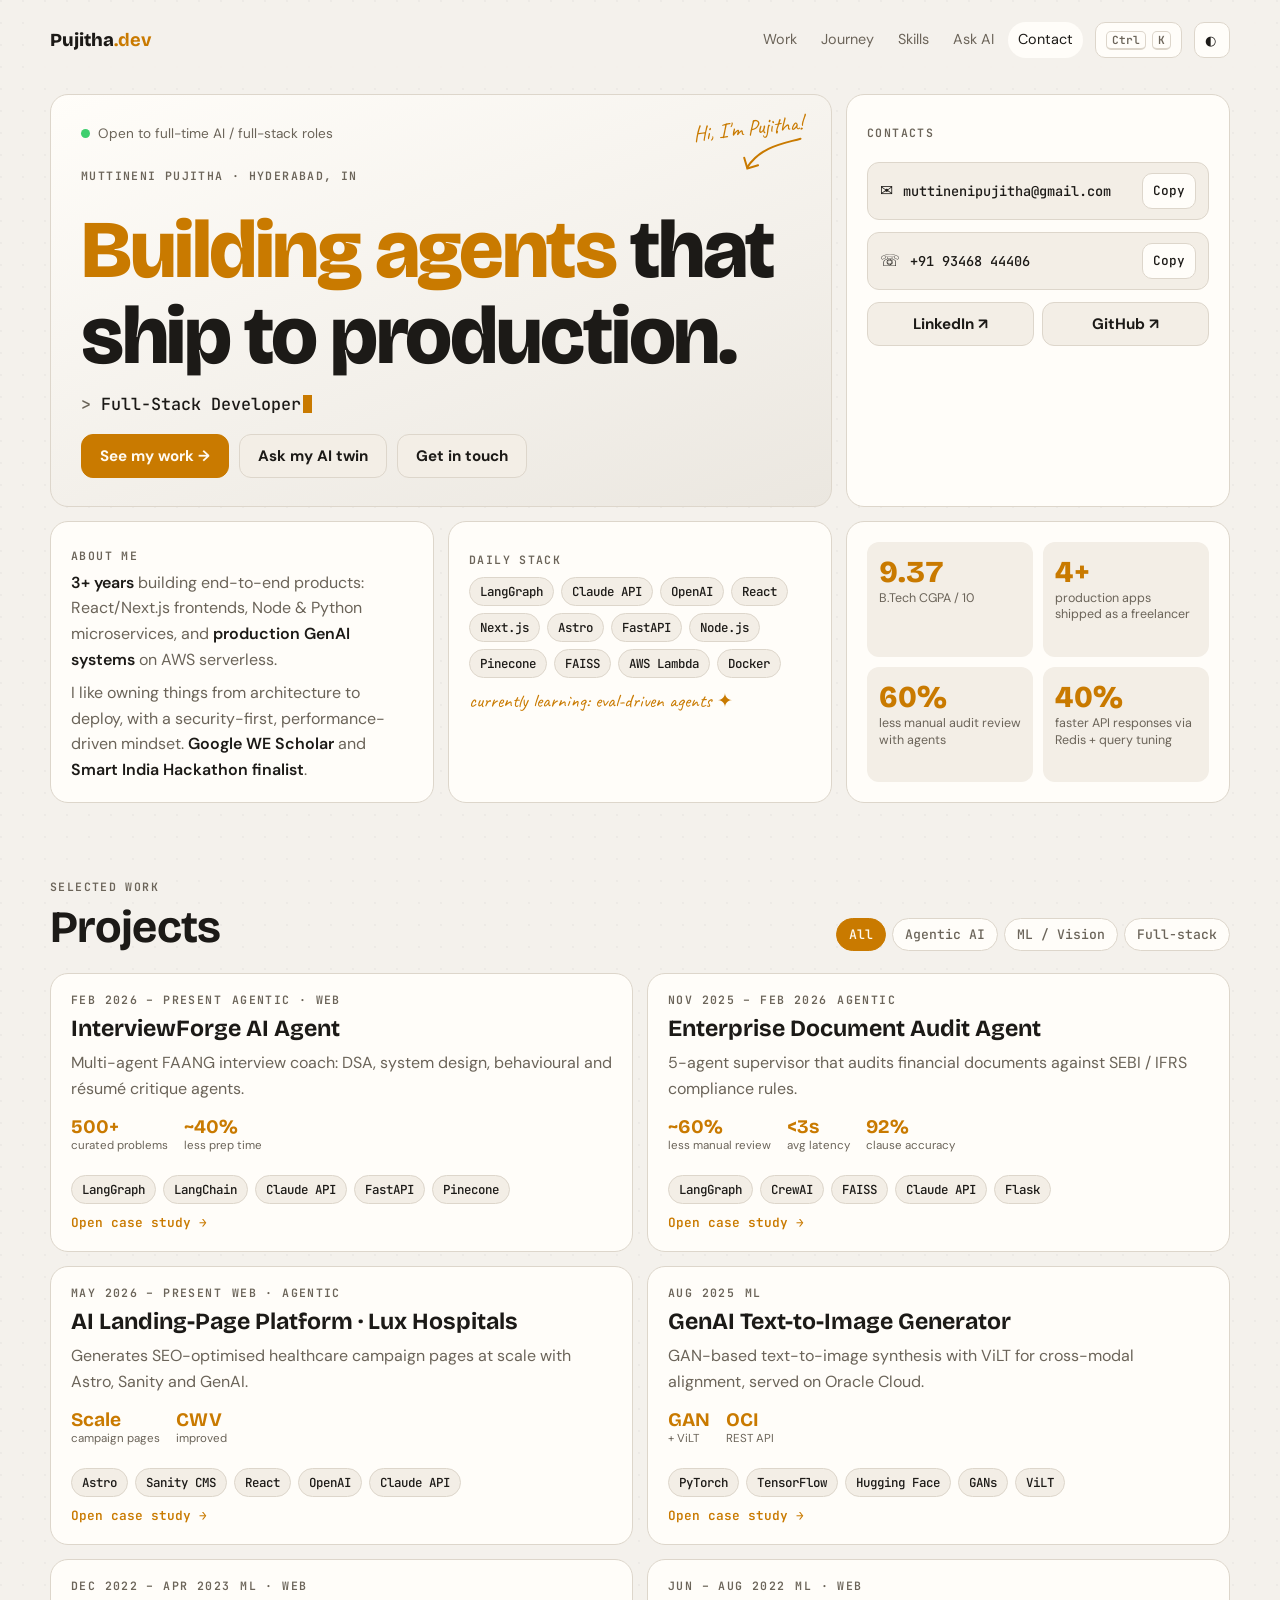
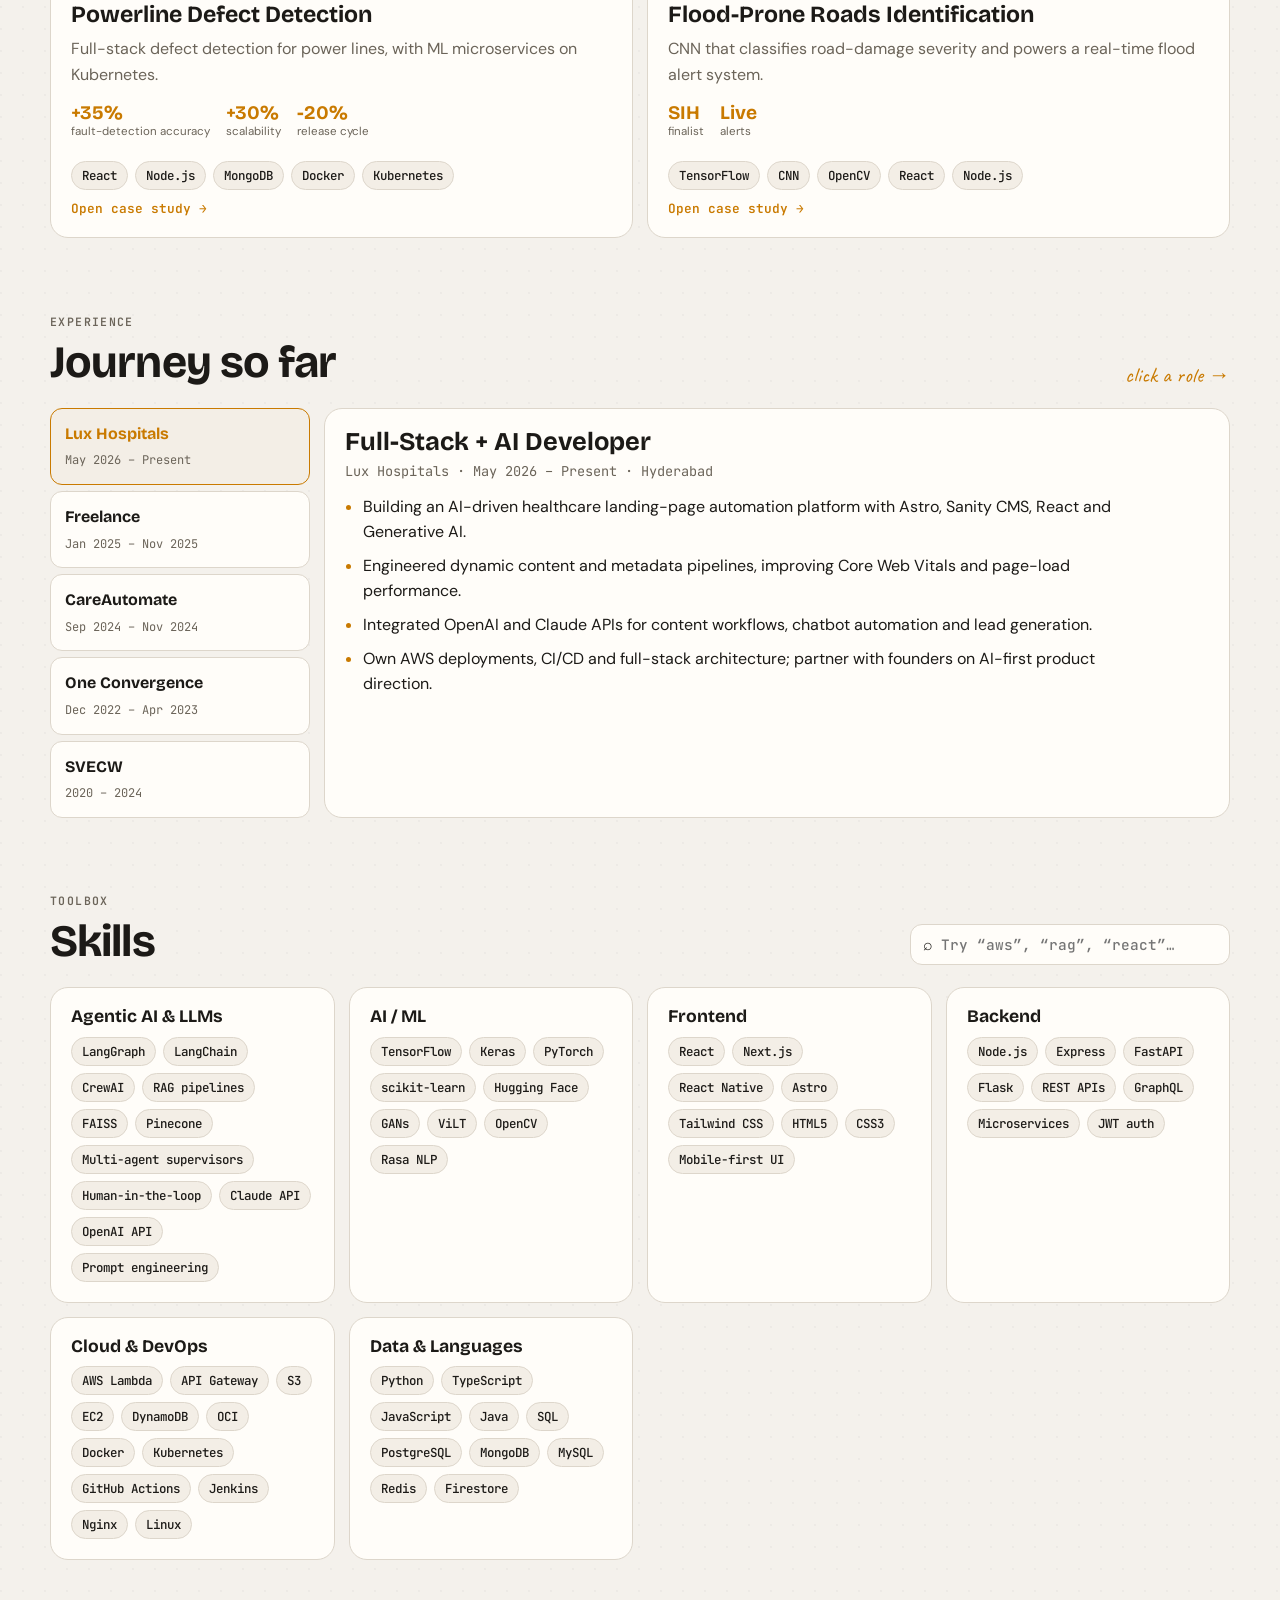
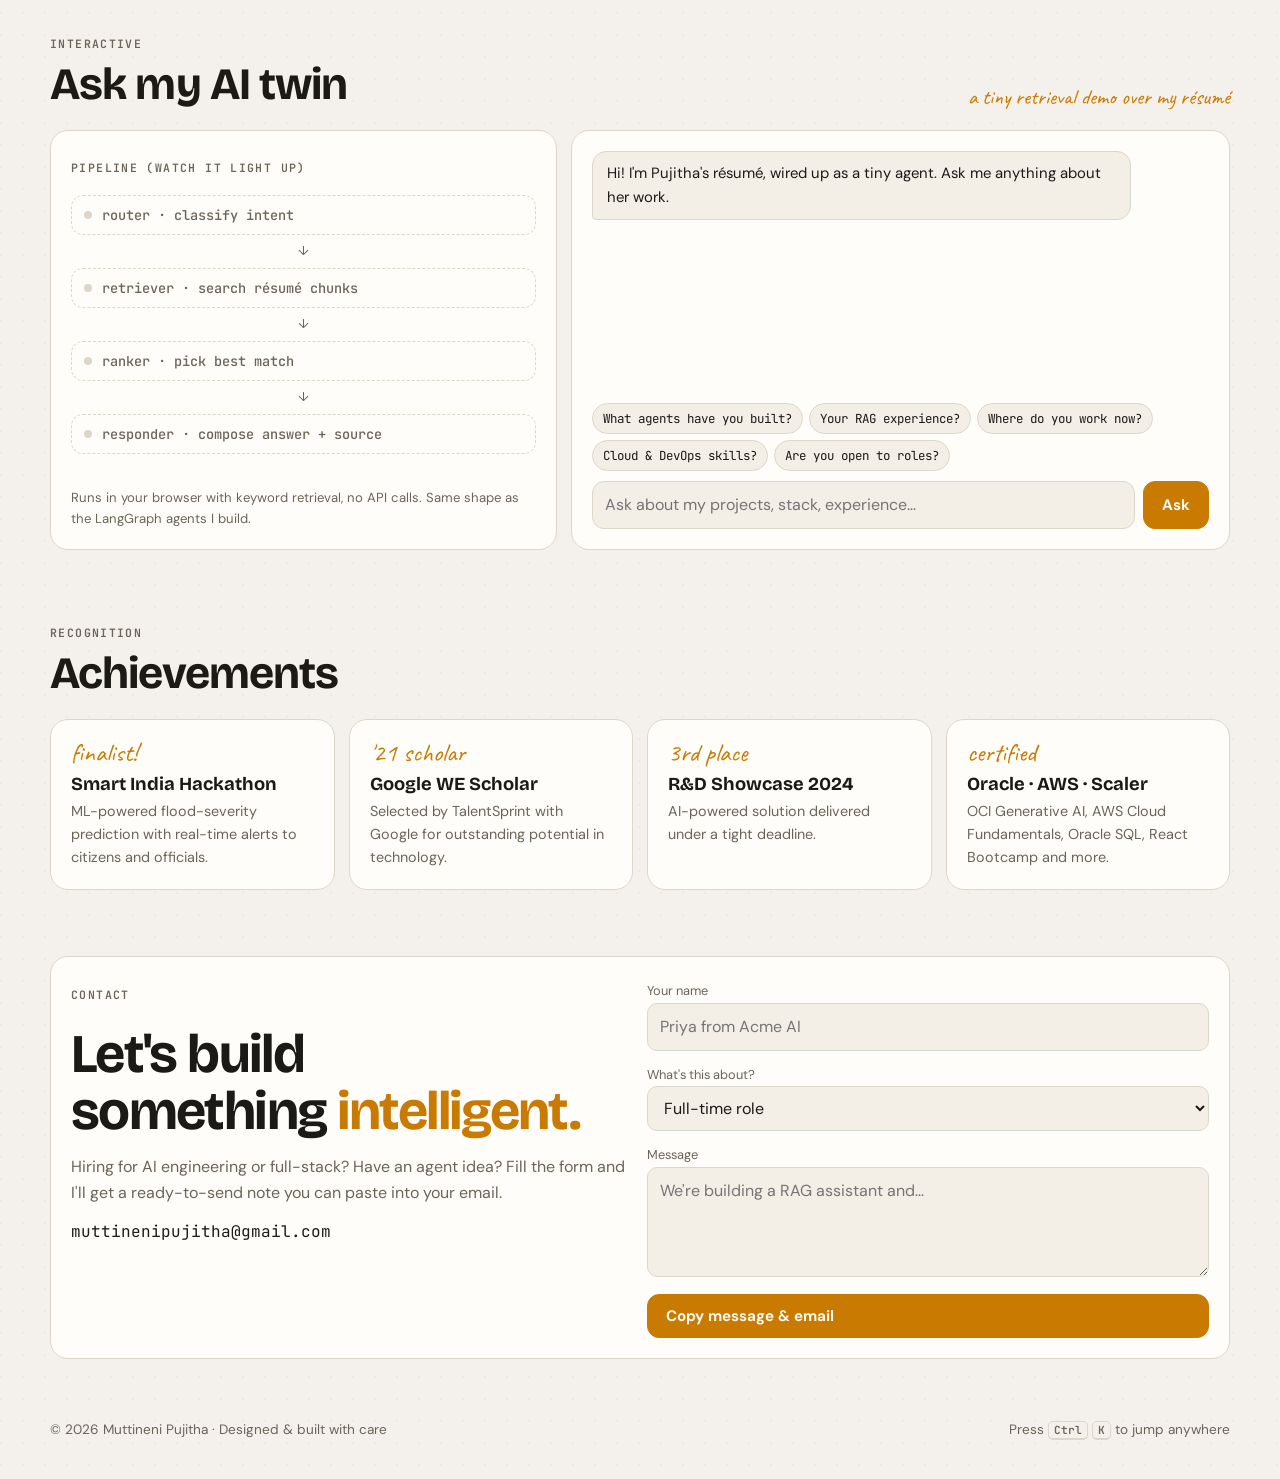
==== commit ba48f8f4: "Remove local time card from contacts Co-Authored-By: Claude Opus 5.5 <noreply@anthropic.com>" ====
--- a/index.html
+++ b/index.html
@@ -89,8 +89,6 @@
 .contact-row{display:flex;align-items:center;gap:10px;padding:10px 12px;border:1px solid var(--line);border-radius:12px;background:var(--card2);min-width:0}
 .contact-row .v{font:500 .85rem var(--f-mono);overflow:hidden;text-overflow:ellipsis;white-space:nowrap;flex:1;min-width:0}
 .contact-row button{flex:none}
-.clock{display:flex;justify-content:space-between;align-items:end;margin-top:auto}
-.clock .t{font:700 1.6rem var(--f-display);font-variant-numeric:tabular-nums}
 
 .about{grid-column:span 4}
 .about p{margin:.5rem 0 0;color:var(--muted)}
@@ -253,10 +251,6 @@
       <div style="display:flex;gap:8px">
         <a class="btn" style="flex:1;justify-content:center" href="https://www.linkedin.com/in/pujithamuttineni/" target="_blank" rel="noopener" id="lnLink">LinkedIn ↗</a>
         <a class="btn" style="flex:1;justify-content:center" href="https://github.com/muttinenipujitha" target="_blank" rel="noopener" id="ghLink">GitHub ↗</a>
-      </div>
-      <div class="clock">
-        <div><p class="label">Local time · IST</p><div class="t" id="clock">--:--</div></div>
-        <span class="hand" id="awake">probably coding</span>
       </div>
     </div>
 
@@ -445,12 +439,6 @@
   else if(i>0)i--;else{del=false;r=(r+1)%roles.length}
   setTimeout(tick,del?35:70)})()})();
 
-/* ---------- clock ---------- */
-function clock(){const d=new Date();const t=d.toLocaleTimeString('en-IN',{hour:'2-digit',minute:'2-digit',hour12:true,timeZone:'Asia/Kolkata'});
- $('#clock').textContent=t;const h=+d.toLocaleString('en-US',{hour:'numeric',hour12:false,timeZone:'Asia/Kolkata'});
- $('#awake').textContent=h<7?'probably asleep 🌙':h<10?'with chai ☕':h<19?'probably coding':h<23?'shipping side projects':'debugging late';}
-clock();setInterval(clock,30000);
-
 /* ---------- counters ---------- */
 function counters(){$$('[data-count]').forEach(el=>{const end=+el.dataset.count,dec=+(el.dataset.dec||0),suf=el.dataset.suf||'';
  if(reduce){el.textContent=end.toFixed(dec)+suf;return}let s=null;
